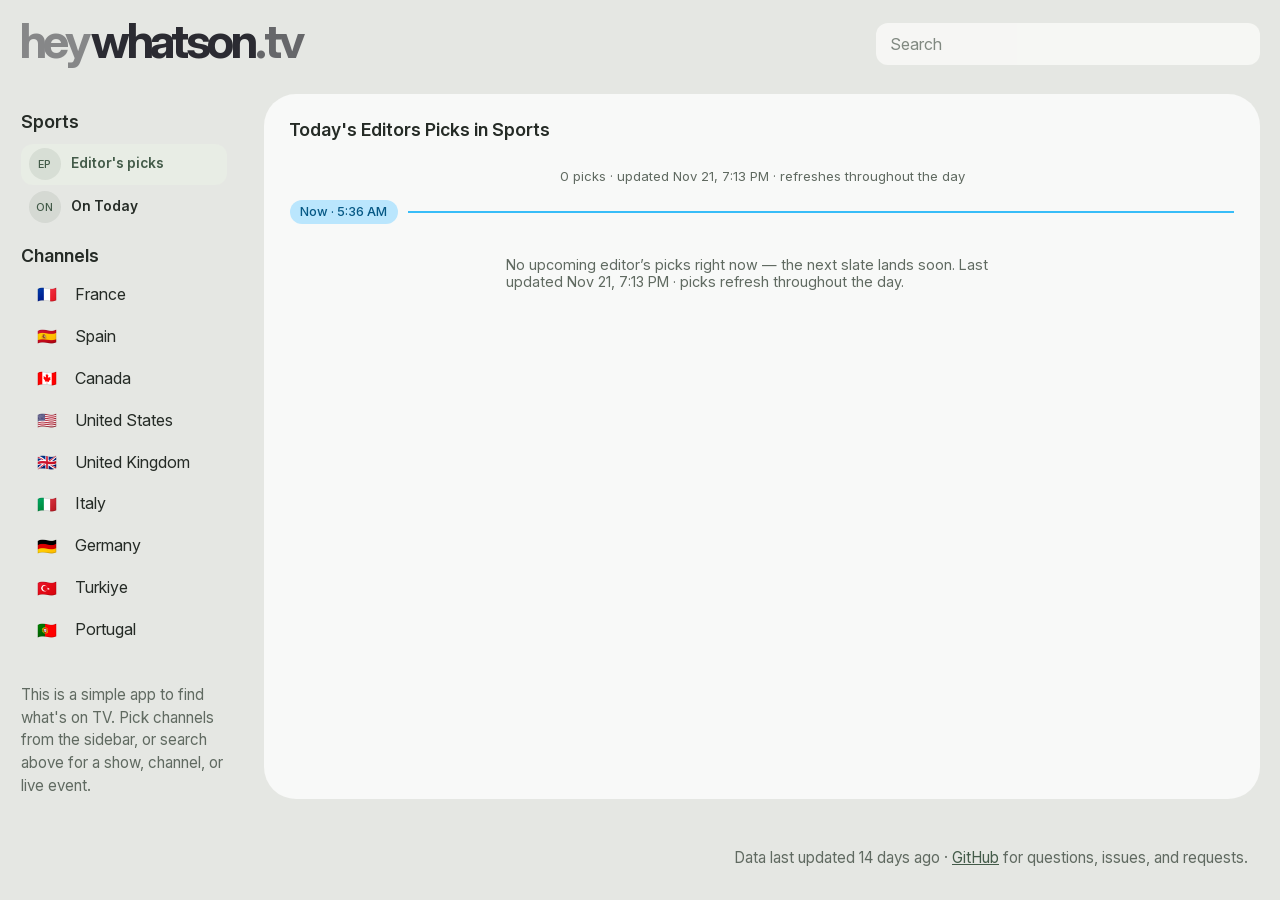
==== web/index.html @ 2e6dc4ca "bust styles.css cache so the no-horizontal-scroll fix arrives" ====
<!doctype html>
<html lang="en" data-theme="quiet-guide">
  <head>
    <meta charset="utf-8" />
    <meta name="viewport" content="width=device-width, initial-scale=1" />
    <title>heywhatson.tv -- easy, simple TV guide application to help you find what's on your favourite TV channels</title>
    <meta name="description"
      content="A static app for seeing what's on TV right now and in the next few hours. Stores data in your browser session, gets updated every 6 hours. Easy, quick, no authentication needed. Can be easily run locally. ">
    <link rel="preload" href="fonts/InterVariable.woff2" as="font" type="font/woff2" crossorigin />
    <link id="theme-link" rel="stylesheet" href="quiet-guide-theme.css?v=quiet-guide-default-v1" />
    <link rel="stylesheet" href="styles.css?v=editor-picks-grid-v3" />
  </head>
  <body data-mobile-view="guide">
    <header class="app-header">
      <button id="mobile-menu" class="mobile-menu-button" type="button" aria-controls="channel-picker" aria-expanded="true" aria-label="Hide channels">☰</button>
      <div class="brand-container">
        <h1 class="brand-logo" aria-label="Hey Whatson.tv">
          <span class="brand-logo-part brand-logo-hey">hey</span>
          <span class="brand-logo-part brand-logo-main">whatson</span><span class="brand-logo-part brand-logo-domain">.tv</span>
        </h1>
      </div>
      <div class="header-controls">
        <input id="channel-search" class="search header-search" type="search" placeholder="Search" autocomplete="off" />
        <button id="mobile-search" class="mobile-search-button" type="button" aria-controls="channel-search" aria-expanded="false" aria-label="Search">⌕</button>
      </div>
      <div class="status" id="status">Loading guide data…</div>
    </header>

    <main class="layout">
      <section id="channel-picker" class="panel picker-panel" aria-labelledby="picker-title">
        <nav class="programs-section" aria-labelledby="programs-title">
          <div class="panel-heading compact-heading">
            <h2 id="programs-title">Sports</h2>
          </div>
          <button id="editor-picks-toggle" class="program-button" type="button" aria-pressed="true" aria-controls="editor-picks"><span class="program-avatar" aria-hidden="true">EP</span> Editor's picks</button>
          <button id="live-sports-toggle" class="program-button" type="button" aria-pressed="false" aria-controls="search-results"><span class="program-avatar" aria-hidden="true">ON</span> On Today</button>
        </nav>

        <div class="panel-heading compact-heading channels-heading">
          <h2 id="picker-title"><button id="channels-view" type="button" aria-controls="guide">Channels</button></h2>
          <button id="clear-selection" class="secondary-button" type="button">Clear</button>
        </div>

        <div id="country-flags" class="country-flags" aria-label="Countries"></div>
        <div id="channel-list" class="channel-list"></div>
        <p class="sidebar-description">This is a simple app to find what's on TV. Pick channels from the sidebar, or search above for a show, channel, or live event.</p>
      </section>

      <section class="panel guide-panel" aria-labelledby="guide-title">
        <div class="guide-heading">
          <h2 id="guide-title" class="guide-title">Today's Editors Picks in Sports</h2>
          <div id="sport-filters" hidden></div>
        </div>
        <div id="search-results" class="search-results" hidden></div>
        <div id="guide" class="guide"><div class="empty-state">
        <!-- editor-picks:start -->
<section id="editor-picks" class="editor-picks" aria-label="Editor's Picks">
  <div id="editor-picks-list" class="show-results-list"><article class="editor-pick-result">
  <div class="editor-pick-heading">
    <time class="show-result-time" datetime="2026-09-14T18:30:00+00:00">Sep 14, 18:30 UTC</time>
    <strong class="show-result-title">Serie A: Internazionale vs Udinese</strong>
  </div>
  <div class="editor-pick-channels">TNT Sports 1 HD · Sport TV3 · FOX Sports · Canal ESPN 3 (México) · TNT Sports 1 · Sky Sport Calcio · S SPORT 2</div>
</article>
<article class="editor-pick-result">
  <div class="editor-pick-heading">
    <time class="show-result-time" datetime="2026-09-14T18:50:00+00:00">Sep 14, 18:50 UTC</time>
    <strong class="show-result-title">Premier League: Leeds United vs Newcastle United</strong>
  </div>
  <div class="editor-pick-channels">DAZN 1 · ESPN Brasil · CANAL+FOOT · Sky Sport Premier League · Sky Sports Main Event · Sky Sports Premier League</div>
</article>
<article class="editor-pick-result">
  <div class="editor-pick-heading">
    <time class="show-result-time" datetime="2026-09-14T18:50:00+00:00">Sep 14, 18:50 UTC</time>
    <strong class="show-result-title">LaLiga: Villarreal vs Real Betis</strong>
  </div>
  <div class="editor-pick-channels">DAZN 2 · Premier Sports 1 · Premier Sports 1 HD · Canal Sky Sports 16 · S SPORT</div>
</article>
<article class="editor-pick-result">
  <div class="editor-pick-heading">
    <time class="show-result-time" datetime="2026-09-14T22:30:00+00:00">Sep 14, 22:30 UTC</time>
    <strong class="show-result-title">MLB: Chicago White Sox at Cleveland Guardians</strong>
  </div>
  <div class="editor-pick-channels">TNT Sports 1 · TNT Sports 1 HD · RDS 2</div>
</article>
<article class="editor-pick-result">
  <div class="editor-pick-heading">
    <time class="show-result-time" datetime="2026-09-14T23:00:00+00:00">Sep 14, 23:00 UTC</time>
    <strong class="show-result-title">UFC Fight Night: Preliminary Card</strong>
  </div>
  <div class="editor-pick-channels">TVA Sports 2</div>
</article>
<article class="editor-pick-result">
  <div class="editor-pick-heading">
    <time class="show-result-time" datetime="2026-09-14T23:30:00+00:00">Sep 14, 23:30 UTC</time>
    <strong class="show-result-title">MLB: Atlanta Braves at Chicago Cubs</strong>
  </div>
  <div class="editor-pick-channels">TNT Sports 1 · MLB Network · Canal ESPN 3 (México)</div>
</article>
<article class="editor-pick-result">
  <div class="editor-pick-heading">
    <time class="show-result-time" datetime="2026-09-15T01:00:00+00:00">Sep 15, 01:00 UTC</time>
    <strong class="show-result-title">UFC Fight Night: Main Card</strong>
  </div>
  <div class="editor-pick-channels">TVA Sports 2</div>
</article>
<article class="editor-pick-result">
  <div class="editor-pick-heading">
    <time class="show-result-time" datetime="2026-09-15T09:00:00+00:00">Sep 15, 09:00 UTC</time>
    <strong class="show-result-title">European T20 Premier League: Amsterdam Flames vs Dublin Guardians</strong>
  </div>
  <div class="editor-pick-channels">TNT Sports 2 HD</div>
</article>
<article class="editor-pick-result">
  <div class="editor-pick-heading">
    <time class="show-result-time" datetime="2026-09-15T11:30:00+00:00">Sep 15, 11:30 UTC</time>
    <strong class="show-result-title">Giro d&#x27;Abruzzo: Stage 1</strong>
  </div>
  <div class="editor-pick-channels">TNT Sports 1 HD · Eurosport 1 · TNT Sports 1 · RAI Sport · EUROSPORT 1</div>
</article>
<article class="editor-pick-result">
  <div class="editor-pick-heading">
    <time class="show-result-time" datetime="2026-09-15T12:45:00+00:00">Sep 15, 12:45 UTC</time>
    <strong class="show-result-title">European T20 Premier League: Edinburgh Castle Rockers vs Rotterdam Dockers</strong>
  </div>
  <div class="editor-pick-channels">TNT Sports 2 HD</div>
</article></div>
</section>
<!-- editor-picks:end -->
        </div></div>
      </section>
    </main>

    <footer class="app-footer"><span id="data-updated">Loading guide data…</span> · <a href="https://github.com/pmusaraj/whatson" target="_blank" rel="noreferrer">GitHub</a> for questions, issues, and requests.</footer>

    <dialog id="program-dialog" class="program-dialog" aria-labelledby="program-dialog-title">
      <div id="program-dialog-content" class="program-dialog-content"></div>
      <form method="dialog">
        <button class="secondary-button program-dialog-close" type="submit">Close</button>
      </form>
    </dialog>

    <script src="app.js?v=editor-picks-grid-v2"></script>
  </body>
</html>
---- web/quiet-guide-theme.css ----
/* quiet-guide: opt-in surfaces only; layout stays in styles.css. */
@import url("exploration-theme.css?v=applied-1");
:root {
  --background: #e5e7e3;
  --surface: #f5f6f3;
  --surface-strong: #fcfcfa;
  --text: #252b26;
  --muted: #606a61;
  --border: #dce0d9;
  --accent: #435b49;
  --accent-soft: #e8ede5;
  --hover: #dce5d8;
  --on-accent: #ffffff;
  --panel-radius: 6px;
  --card-radius: 3px;
  --shadow: none;
}
.editor-picks .editor-pick-result, .live-sports-list .editor-pick-result { border-color: transparent; border-bottom-color: var(--border); }
.program-title, .show-result-title, .guide-channel-heading { font-weight: 600; }
.channel-name { font-weight: 500; }
---- web/styles.css ----
@font-face {
  font-family: Inter;
  src: url("fonts/InterVariable.woff2") format("woff2");
  font-style: normal;
  font-weight: 100 900;
  font-display: swap;
}

/* Layout and interaction rules only. Swap theme.css to try colors, fonts, borders, and corners. */
.programs-section {
  flex: 0 0 auto;
  margin-bottom: 0;
}
.programs-section .program-button {
  display: block;
  width: 100%;
  margin: 0 0 2px;
  padding: 0.26rem 0.5rem;
  text-align: left;
  cursor: pointer;
}
details.country-group { display: block; }
details.country-group > summary { padding: 0.26rem 0.5rem; cursor: pointer; list-style: none; }
details.country-group > summary::-webkit-details-marker { display: none; }
html body .country-flag-pill { display: inline-block; padding: 0.15rem 0.5rem; margin-right: 0.35rem; background: transparent; }
details.country-group .country-channels { padding-left: 0.65rem; }
body[data-editor-picks-open="true"][data-guide-empty="false"] .editor-picks { display: block; }
@media (max-width: 860px) {
  html:is([data-theme="soft-studio"], [data-theme="open-air"], [data-theme="quiet-guide"]) .mobile-menu-button { display: inline-flex !important; }
  html:is([data-theme="soft-studio"], [data-theme="open-air"], [data-theme="quiet-guide"]) body[data-mobile-view="guide"] .picker-panel { display: none; }
  html:is([data-theme="soft-studio"], [data-theme="open-air"], [data-theme="quiet-guide"]) body[data-mobile-view="guide"] .guide-panel { left: 0.4rem; }
}
:root {
  --time-column: 4.75rem;
}

* {
  box-sizing: border-box;
}

html {
  height: 100%;
}

body {
  display: flex;
  flex-direction: column;
  height: 100vh;
  height: 100dvh;
  margin: 0;
  min-height: 100vh;
  min-height: 100dvh;
  overflow: hidden;
}

.app-header {
  display: flex;
  flex-shrink: 0;
  justify-content: space-between;
  gap: 1.25rem;
  align-items: flex-end;
  width: 100%;
  max-width: 1480px;
  margin: 0 auto;
  padding: 1.1rem 1.25rem 0.8rem;
}

h1,
h2,
h3,
p {
  margin-top: 0;
}

h1 {
  margin-bottom: 0.15rem;
}

.brand-logo {
  display: flex;
  align-items: baseline;
  flex-wrap: wrap;
  column-gap: 0.08em;
  row-gap: 0;
  font-size: clamp(1.68rem, 3.7vw, 3.05rem);
  letter-spacing: -0.075em;
}

.brand-logo-part {
  display: inline-block;
}

.brand-logo-hey {
  opacity: 0.48;
}

.brand-logo-main {
  opacity: 0.94;
}

.brand-logo-domain {
  margin-left: -0.06em;
  opacity: 0.64;
}

h2 {
  margin-bottom: 0;
}

.lede {
  max-width: 42rem;
  margin-bottom: 0;
}

.status {
  display: none;
}

.mobile-menu-button,
.mobile-search-button {
  display: none;
  align-items: center;
  justify-content: center;
  width: 2.5rem;
  height: 2.5rem;
  border: 0;
  background: transparent;
  box-shadow: none;
  cursor: pointer;
}

.mobile-search-button {
  font-size: 2rem;
}

.header-controls {
  display: flex;
  gap: 0.65rem;
  align-items: center;
}

.theme-switcher {
  display: inline-flex;
  gap: 0.45rem;
  align-items: center;
}

.theme-select {
  min-width: 7.25rem;
  padding: 0.5rem 0.75rem;
  cursor: pointer;
}

.layout {
  display: grid;
  flex: 1 1 auto;
  grid-template-columns: minmax(14rem, 0.55fr) minmax(0, 2.45fr);
  grid-template-rows: minmax(0, 1fr);
  gap: 1.25rem;
  width: 100%;
  max-width: 1480px;
  min-height: 0;
  margin: 0 auto;
  padding: 0 1.25rem 1.25rem;
}

.panel {
  min-width: 0;
  min-height: 0;
}

.picker-panel,
.guide-panel {
  display: flex;
  flex-direction: column;
  padding: 1rem;
}

.picker-panel {
  overflow-x: hidden;
}

.guide-panel {
  overflow: hidden;
}

.panel-heading {
  display: flex;
  justify-content: space-between;
  gap: 1rem;
  align-items: center;
  margin-bottom: 1rem;
}

.compact-heading {
  margin-bottom: 0.75rem;
}

.country-flags {
  display: flex;
  flex: 0 0 auto;
  flex-wrap: wrap;
  gap: 0.2rem;
  height: calc((1.8rem * 2) + 0.2rem);
  margin-bottom: 0.85rem;
  overflow: hidden;
  border-radius: 0 !important;
}

.country-flags[hidden] {
  display: none !important;
  height: 0;
  margin-bottom: 0;
}

.country-flags *,
.flag-button {
  border-radius: 0 !important;
}

.flag-button {
  display: inline-flex;
  align-items: center;
  justify-content: center;
  min-width: 1.65rem;
  min-height: 1.65rem;
  cursor: pointer;
  padding: 0.12rem;
}

.search {
  width: 100%;
  margin-bottom: 1rem;
  padding: 0.7rem 0.85rem;
}

.header-search {
  width: min(24rem, 42vw);
  margin-bottom: 0;
}

.search-results {
  flex: 0 0 auto;
  max-height: min(18rem, 34vh);
  margin-bottom: 0.85rem;
  overflow: auto;
  padding: 0.8rem;
}

.editor-picks {
  flex: 0 0 auto;
  margin-bottom: 0.6rem;
}

body[data-guide-empty="false"] .editor-picks,
body[data-searching="true"] .editor-picks,
body[data-live-sports-open="true"] .editor-picks {
  display: none;
}

.empty-state .editor-picks {
  flex: 0 0 auto;
  overflow: visible;
  width: 100%;
  max-width: 48rem;
  margin: 1.5rem auto;
  text-align: left;
}

.editor-picks .show-results-list {
  padding-top: 0.65rem;
}

.editor-pick-result {
  display: grid;
  gap: 0.45rem;
  padding: 0.65rem;
  border: 1px solid var(--border);
}

.editor-picks-meta {
  margin: 0 0 0.35rem;
  color: var(--muted);
  font-size: 0.82rem;
}

.editor-pick-result[data-hero="true"] {
  border-left: 3px solid var(--accent);
  background: var(--surface-strong);
  padding: 0.85rem;
}

.editor-pick-result[data-hero="true"] .show-result-title {
  font-size: 1.15rem;
}

.editor-pick-status-row {
  display: flex;
  flex-wrap: wrap;
  align-items: center;
  gap: 0.4rem;
}

.editor-pick-status-row .show-result-time {
  color: var(--muted);
  font-size: 0.8rem;
  font-variant-numeric: tabular-nums;
}

.editor-pick-badge,
.editor-pick-league {
  font-size: 0.68rem;
  font-weight: 700;
  letter-spacing: 0.05em;
  text-transform: uppercase;
  padding: 0.1rem 0.5rem;
  border-radius: 999px;
  border: 1px solid var(--border);
  white-space: nowrap;
}

.editor-pick-badge-later {
  color: var(--muted);
}

.editor-pick-badge-soon {
  color: var(--accent);
  background: var(--accent-soft);
  border-color: var(--accent);
}

.editor-pick-badge-live {
  color: var(--live);
  background: var(--live-soft);
  border-color: var(--live);
}

.editor-pick-live-dot {
  display: inline-block;
  width: 0.45em;
  height: 0.45em;
  border-radius: 50%;
  background: var(--live);
  margin-right: 0.35em;
  animation: editor-pick-pulse 1.6s ease-in-out infinite;
}

@media (prefers-reduced-motion: reduce) {
  .editor-pick-live-dot {
    animation: none;
  }
}

@keyframes editor-pick-pulse {
  50% { opacity: 0.35; }
}

.editor-pick-league {
  color: var(--accent);
  background: var(--accent-soft);
  border-color: transparent;
}

.editor-pick-league-laliga { color: #8a4b00; background: #fdf0dc; }
.editor-pick-league-seriea { color: #1d4fa3; background: #e5eefc; }
.editor-pick-league-ligue1 { color: #7a1fa2; background: #f3e8fa; }
.editor-pick-league-buli { color: #a32323; background: #fcecec; }
.editor-pick-league-ucl { color: #4a2d8a; background: #ece5f8; }
.editor-pick-league-uel { color: #6b4e00; background: #f7ecd0; }
.editor-pick-league-f1 { color: #4a2d8a; background: #ece5f8; }
.editor-pick-league-motogp { color: #0e6e8c; background: #e2f2f7; }
.editor-pick-league-nfl { color: #1f3a5f; background: #e6edf5; }
.editor-pick-league-nba { color: #7a3b00; background: #fbeedd; }
.editor-pick-league-nhl { color: #0f5b63; background: #e2f1f2; }
.editor-pick-league-mlb { color: #28418f; background: #e8edfb; }
.editor-pick-league-mls { color: #0b5cab; background: #e3effa; }
.editor-pick-league-ufc { color: #8c1d1d; background: #fae7e7; }

.editor-pick-country-group {
  display: inline-flex;
  align-items: center;
  gap: 0.25rem;
}

.editor-pick-flag {
  font-size: 0.8rem;
}

.editor-pick-heading {
  display: grid;
  grid-template-columns: auto minmax(0, 1fr);
  gap: 0.7rem;
  align-items: baseline;
}

.editor-pick-more > summary {
  margin: 0;
  padding: 0.15rem 0.3rem;
  font-size: 0.75rem;
}

.editor-pick-more[open] {
  flex-basis: 100%;
}

.editor-pick-heading .show-result-time,
.editor-pick-heading .show-result-title {
  overflow: visible;
  white-space: normal;
}

.editor-pick-channels {
  display: flex;
  flex-wrap: wrap;
  gap: 0.3rem;
  padding-left: 5.7rem;
}

.editor-pick-channel {
  padding: 0.15rem 0.45rem;
  border-radius: 999px;
  cursor: pointer;
  font-size: 0.75rem;
  font-family: inherit;
  line-height: 1.5;
}

.editor-pick-channel:hover,
.editor-pick-channel:focus-visible {
  border-color: currentColor;
}

body[data-live-sports-open="true"] .search-results {
  flex-basis: 56%;
  max-height: 56%;
}


.search-results-heading {
  display: flex;
  justify-content: space-between;
  gap: 1rem;
  align-items: baseline;
  margin-bottom: 0.65rem;
}

.search-results-heading h2 {
  min-width: 0;
  overflow: hidden;
  text-overflow: ellipsis;
  white-space: nowrap;
}

.sport-filter-bar {
  display: flex;
  flex-wrap: nowrap;
  gap: 0.35rem;
  margin: 0;
}

.sport-filter-button {
  display: inline-flex;
  align-items: center;
  justify-content: center;
  width: 2rem;
  height: 2rem;
  padding: 0;
  cursor: pointer;
}

.show-results-list {
  display: grid;
  gap: 0.35rem;
}

.show-result {
  display: grid;
  grid-template-columns: 9.5rem minmax(0, 1fr) minmax(8rem, 0.6fr);
  gap: 0.7rem;
  align-items: center;
  width: 100%;
  min-width: 0;
  padding: 0.5rem 0.65rem;
  cursor: pointer;
  text-align: left;
}

.show-result-title,
.show-result-meta,
.show-result-time {
  min-width: 0;
  overflow: hidden;
  text-overflow: ellipsis;
  white-space: nowrap;
}

.sport-chip {
  display: inline-flex;
  flex: 0 0 auto;
  align-items: center;
  max-width: 12rem;
  overflow: hidden;
  padding: 0.1rem 0.35rem;
  text-overflow: ellipsis;
  white-space: nowrap;
}

.channel-list {
  display: grid;
  align-content: start;
  grid-auto-rows: max-content;
  flex: 1 1 auto;
  gap: 0.55rem;
  min-width: 0;
  min-height: 0;
  overflow-x: hidden;
  overflow-y: auto;
  padding-right: 0;
  border-radius: 0 !important;
}

.channel-list *,
.channel-choice,
.country-group h3,
.country-channels {
  border-radius: 0 !important;
}

.country-group {
  display: grid;
  min-width: 0;
  gap: 0.35rem;
}

.country-group h3 {
  position: sticky;
  top: 0;
  z-index: 1;
  display: flex;
  margin: 0;
  padding: 0.42rem 0.5rem;
}

.country-channels {
  display: grid;
  min-width: 0;
  gap: 0.22rem;
}

.channel-choice {
  display: block;
  width: 100%;
  min-width: 0;
  padding: 0.168rem 0.5rem;
  cursor: pointer;
  text-align: left;
}

.search-channel-choice {
  display: flex;
  align-items: center;
  gap: 0.45rem;
}

.channel-flag {
  flex: 0 0 auto;
  line-height: 1;
}

.channel-choice:disabled {
  opacity: 0.52;
  cursor: not-allowed;
}

.channel-name {
  display: block;
  min-width: 0;
  overflow: hidden;
  text-overflow: ellipsis;
  white-space: nowrap;
}

.logo {
  width: 2.25rem;
  height: 2.25rem;
  object-fit: contain;
  border-radius: 0 !important;
}

.secondary-button {
  padding: 0.55rem 0.85rem;
  cursor: pointer;
}

.guide {
  display: flex;
  flex: 1 1 auto;
  flex-direction: column;
  min-height: 0;
}

.empty-state {
  display: flex;
  flex: 1 1 auto;
  flex-direction: column;
  justify-content: flex-start;
  min-height: 0;
  overflow: auto;
  padding: 2rem;
  text-align: center;
}

.empty-state p {
  flex-shrink: 0;
  max-width: 34rem;
  margin: 0 auto;
}

.empty-state-notes {
  margin-top: auto !important;
  font-size: 0.78rem;
  line-height: 1.4;
  opacity: 0.65;
}

.guide-meta {
  flex-shrink: 0;
  margin-bottom: 0.65rem;
}

.schedule-wrap {
  flex: 1 1 auto;
  min-height: 0;
  overflow: auto;
}

.schedule-header {
  position: sticky;
  top: 0;
  z-index: 4;
  display: grid;
  grid-template-columns: var(--time-column) repeat(
        var(--guide-columns),
        minmax(13rem, 1fr)
      );
  min-width: calc(var(--time-column) + var(--guide-columns) * 13rem);
}

.time-header,
.guide-channel-heading {
  min-height: 3.15rem;
  padding: 0.45rem 0.55rem;
}

.guide-channel-heading {
  display: flex;
  gap: 0.45rem;
  align-items: center;
  min-width: 0;
}

.guide-channel-flag {
  flex: 0 0 auto;
}

.guide-channel-name {
  flex: 1 1 auto;
  min-width: 0;
  overflow: hidden;
  text-overflow: ellipsis;
  white-space: nowrap;
}

.remove-channel-button {
  display: inline-grid;
  flex: 0 0 auto;
  width: 1.6rem;
  height: 1.6rem;
  place-items: center;
  cursor: pointer;
}

.schedule-body {
  position: relative;
  min-width: calc(var(--time-column) + var(--guide-columns) * 13rem);
}

.time-axis {
  position: absolute;
  inset: 0 auto 0 0;
  width: var(--time-column);
  z-index: 2;
}

.time-label {
  position: absolute;
  right: 0.65rem;
  transform: translateY(-0.65rem);
}

.time-grid {
  position: absolute;
  inset: 0 0 0 var(--time-column);
  z-index: 0;
  pointer-events: none;
}

.time-grid span {
  position: absolute;
  left: 0;
  right: 0;
}

.schedule-columns {
  position: absolute;
  inset: 0 0 0 var(--time-column);
  z-index: 1;
  display: grid;
  grid-template-columns: repeat(var(--guide-columns), minmax(13rem, 1fr));
}

.schedule-column {
  position: relative;
}

.current-time-line {
  position: absolute;
  left: var(--time-column);
  right: 0;
  z-index: 3;
  pointer-events: none;
}

.current-time-line span {
  position: absolute;
  left: 0.35rem;
  top: -0.78rem;
  padding: 0.12rem 0.4rem;
}

.program-block {
  position: absolute;
  left: 0.4rem;
  right: 0.4rem;
  overflow: hidden;
  padding: 0.65rem;
  cursor: pointer;
}

.program-time {
  margin-bottom: 0.28rem;
}

.program-title {
  margin-bottom: 0.35rem;
}

.program-subtitle {
  margin-bottom: 0.45rem;
}

.program-tags {
  display: flex;
  flex-wrap: wrap;
  gap: 0.28rem;
  margin-bottom: 0.45rem;
}

.program-tags span {
  padding: 0.16rem 0.42rem;
}

.program-description {
  margin-top: 0.25rem;
  margin-bottom: 0;
}

.program-description summary {
  cursor: pointer;
}

.program-description p {
  margin: 0.4rem 0 0;
}

.program-dialog {
  width: min(42rem, calc(100vw - 2rem));
  max-height: min(42rem, calc(100dvh - 2rem));
  overflow: auto;
  padding: 0;
}

.program-dialog-content {
  padding: 1.25rem 1.25rem 0;
}

.program-dialog-image {
  display: block;
  width: 100%;
  aspect-ratio: 16 / 9;
  max-height: 16rem;
  margin-bottom: 1rem;
  object-fit: cover;
}

.program-dialog-kicker {
  margin-bottom: 0.45rem;
}

.program-dialog h2 {
  margin-bottom: 0.35rem;
}

.program-dialog-subtitle {
  margin-bottom: 0.8rem;
}

.program-dialog-tags {
  margin-bottom: 1rem;
}

.program-detail-list {
  display: grid;
  gap: 0.55rem;
  margin: 0 0 1rem;
}

.program-detail-row {
  display: grid;
  grid-template-columns: 7rem minmax(0, 1fr);
  gap: 0.75rem;
}

.program-detail-row dt,
.program-detail-row dd {
  margin: 0;
}

.program-dialog-description {
  margin-bottom: 0;
}

.program-dialog form {
  display: flex;
  justify-content: flex-end;
  padding: 1rem 1.25rem 1.25rem;
}

.empty-program {
  padding: 1rem;
}

@media (max-width: 860px) {.app-header {
  display: flex;
  align-items: center;
  justify-content: space-between;
  gap: 0.55rem;
  padding: 0.55rem 0.55rem 0.42rem;
}

.header-controls {
  gap: 0.45rem;
}

.header-search {
  width: min(18rem, calc(100vw - 7.5rem));
  padding: 0.55rem 0.7rem;
}

body:not([data-search-open="true"]) .header-search {
  position: absolute;
  width: 1px;
  height: 1px;
  margin: -1px;
  overflow: hidden;
  clip: rect(0 0 0 0);
  clip-path: inset(50%);
}

body[data-search-open="true"] .header-controls {
  flex: 1 1 auto;
}

body[data-search-open="true"] .header-search {
  flex: 1 1 auto;
  width: auto;
  min-width: 0;
}

body[data-search-open="true"] .brand-container {
  display: none;
}

.mobile-search-button {
  display: inline-flex;
  border: 0 !important;
  background: transparent !important;
  box-shadow: none !important;
  backdrop-filter: none !important;
  -webkit-backdrop-filter: none !important;
  color: inherit !important;
  font-size: 2rem !important;
  font-weight: 600;
  outline: 0 !important;
}

.mobile-menu-button {
  display: inline-flex !important;
}

.mobile-search-button:hover,
.mobile-search-button:focus-visible,
.mobile-search-button[aria-expanded="true"] {
  border: 0 !important;
  background: transparent !important;
  box-shadow: none !important;
  color: inherit !important;
  outline: 0 !important;
}

body[data-searching="true"] .picker-panel {
  display: none;
}

body[data-searching="true"] .guide-panel {
  left: 0.4rem !important;
}

.lede,
  .status {
  display: none;
}

.layout {
  position: relative;
  display: block;
  height: 100%;
  padding: 0 0.4rem 0.4rem;
  touch-action: pan-y;
}

.picker-panel,
  .guide-panel {
  position: absolute;
  top: 0.05rem;
  bottom: 0.4rem;
  padding: 0.65rem;
  transition:
        left 220ms ease,
        width 220ms ease,
        opacity 160ms ease;
}

.picker-panel {
  left: 0.4rem;
  z-index: 5;
  overflow: hidden;
  cursor: pointer;
}

.guide-panel {
  padding-inline: 0;
  right: 0.4rem;
  opacity: 1;
  pointer-events: auto;
}

.empty-state {
  padding-inline: 0;
}

body[data-mobile-view="guide"] .picker-panel {
  width: calc(10vw - 0.4rem);
  padding-inline: 0;
}

body[data-mobile-view="guide"] .guide-panel {
  left: calc(10vw + 0.45rem);
}

body[data-mobile-view="guide"] .picker-panel > * {
  opacity: 0;
  pointer-events: none;
  transition: opacity 80ms ease;
}

body[data-mobile-view="picker"] .picker-panel {
  width: min(50vw, 22rem);
  cursor: default;
}

body[data-mobile-view="picker"] .guide-panel {
  left: calc(min(50vw, 22rem) + 0.55rem);
}

body[data-mobile-view="picker"] .picker-panel > * {
  opacity: 1;
  transition: opacity 120ms ease 90ms;
}

.schedule-wrap {
  --time-column: 0rem;
}

.time-header {
  width: 0;
  min-height: 0;
  padding: 0;
  overflow: hidden;
  visibility: hidden;
}

.time-axis {
  display: none;
}

.current-time-line span {
  display: none;
}

.search-results {
  max-height: 38vh;
}

body[data-live-sports-open="true"] .search-results {
  flex: 1 1 auto;
  max-height: none;
  min-height: 0;
  margin-bottom: 0;
}

body[data-live-sports-open="true"] .guide {
  display: none;
}

.show-result {
  grid-template-columns: 1fr;
  gap: 0.18rem;
}

.channel-list {
  max-height: none;
}


}


/* Shared controls and viewport frame across all themes. */
html body :is(button, input, select, [role="tab"], .country-group > summary) {
  border: 0 !important;
  border-radius: 0.75rem !important;
  box-shadow: none;
}
.header-search { opacity: 0.75; transition: opacity 150ms ease; }
.header-search:focus { opacity: 1; }
.app-header, .layout, .app-footer { max-width: none; width: 100%; }
.app-footer {
  flex: 0 0 auto;
  margin: 0;
  padding: 0 1.25rem 0.75rem;
  color: var(--muted);
  font-size: 0.85rem;
  line-height: 1.4;
}
.app-footer { padding-block: 0.65rem; font-size: 0.78rem; }
.layout { padding-bottom: 0; }
.guide-title { flex: 0 0 auto; margin: 0 0 1rem; }
.empty-state { padding: 0; }
.empty-state .editor-picks { max-width: none; margin: 0; }
body[data-live-sports-open="true"] .search-results,
body[data-searching="true"] .search-results {
  flex: 1 1 auto;
  max-height: none;
  margin-bottom: 0;
}
body[data-live-sports-open="true"] .guide,
body[data-searching="true"] .guide { display: none; }
@media (max-width: 860px) {
  .app-footer { padding-inline: 0.55rem; }
  .guide-title { padding-inline: 0.65rem; }
}

/* Sidebar rows share a single hover and active treatment. */
html body .picker-panel :is(.program-button, .channel-choice, .country-group > summary):is(:hover, [aria-pressed="true"], [aria-expanded="true"]),
html body .picker-panel .country-group[open] > summary {
  background: var(--accent-soft);
  color: var(--accent);
  box-shadow: none;
}
body[data-live-sports-open="true"] .search-results {
  padding: 0;
  background: transparent;
  border: 0;
  box-shadow: none;
}
.live-sports-list { padding-top: 0.65rem; }

html body {
  font-family: Inter, "SF Pro Display", "Helvetica Neue", system-ui, sans-serif;
}
html body :is(.program-block, .show-result, .editor-pick-result):hover {
  border-color: transparent !important;
  box-shadow: none !important;
}

html body :is(h2, h3, strong, b) { font-weight: 600; }
html body :is(.show-result-time, .show-result-meta, .editor-pick-channel, .program-tags span) { font-weight: 500; }

html body .program-button { outline: none !important; }
html body .program-button:focus-visible {
  background: var(--accent-soft);
  color: var(--accent);
  text-decoration: underline;
  text-underline-offset: 0.2em;
}
.program-avatar {
  display: inline-flex;
  align-items: center;
  justify-content: center;
  width: 2rem;
  height: 2rem;
  margin-right: 0.45rem;
  border-radius: 999px !important;
  background: color-mix(in srgb, var(--accent) 10%, transparent);
  color: var(--accent);
  font-size: 0.68rem;
  font-weight: 500;
  letter-spacing: 0.04em;
  vertical-align: middle;
}
html body :is(.editor-picks, .live-sports-list) { font-size: 1.05rem; }
html body :is(.editor-picks, .live-sports-list) .show-result-title { font-size: 1.05rem; line-height: 1.5; }
html body :is(.editor-picks, .live-sports-list) .show-result-time { font-size: 0.9rem; }
html body :is(.editor-picks, .live-sports-list) .editor-pick-channel { font-size: 0.85rem; }

body[data-editor-picks-open="false"] .editor-picks { display: none; }

/* Time marker separates already-started events from upcoming events. */
.event-now-indicator {
  display: flex;
  align-items: center;
  gap: 0.65rem;
  margin: 0.65rem 0;
  color: #075985;
  font-size: 0.8rem;
  font-weight: 500;
}
.event-now-indicator time {
  flex: 0 0 auto;
  padding: 0.3rem 0.65rem;
  border-radius: 999px !important;
  background: #bae6fd;
  font-variant-numeric: tabular-nums;
}
.event-now-indicator::after {
  content: "";
  flex: 1;
  height: 2px;
  background: #38bdf8;
}

html body .event-title {
  padding: 0;
  background: transparent;
  color: inherit;
  font: inherit;
  font-weight: 600;
  text-align: left;
  cursor: pointer;
}
html body .event-title:hover { text-decoration: underline; text-underline-offset: 0.2em; }
html body .current-time-line { border-top: 2px solid #38bdf8; }
html body .current-time-line span {
  display: block;
  padding: 0.3rem 0.65rem;
  border-radius: 999px !important;
  background: #bae6fd;
  color: #075985;
  box-shadow: none;
  font-size: 0.8rem;
  font-weight: 500;
  font-variant-numeric: tabular-nums;
}

.guide-heading {
  display: flex;
  flex: 0 0 auto;
  align-items: center;
  gap: 0.75rem;
  margin-bottom: 1rem;
}
.guide-heading .guide-title { margin: 0; }
#sport-filters {
  min-width: 0;
  margin-left: auto;
  overflow-x: auto;
  scrollbar-width: thin;
}
#sport-filters .sport-filter-bar { width: max-content; margin-left: auto; }
html body #sport-filters .sport-filter-button {
  flex: 0 0 auto;
  border: 0;
  background: color-mix(in srgb, var(--accent) 10%, var(--surface-strong));
  color: var(--text);
  box-shadow: none;
  opacity: 1;
}
html body #sport-filters .sport-filter-button:not(.enabled) { opacity: 0.6; }
@media (max-width: 860px) {
  .guide-heading { padding-right: 0.65rem; }
  .guide-heading .guide-title { flex-shrink: 0; }
}

.live-sports-list .event-time-group {
  display: grid;
  grid-template-columns: repeat(auto-fit, minmax(min(100%, 20rem), 1fr));
  align-items: start;
  gap: 0.75rem;
}
.event-time-group .editor-pick-result { min-width: 0; padding: 0; }
.event-time-group .event-title { overflow-wrap: anywhere; }
@media (max-width: 600px) {
  .live-sports-list .event-time-group { grid-template-columns: minmax(0, 1fr); }
}

.event-time-slot {
  display: grid;
  grid-template-columns: 5rem minmax(0, 1fr);
  gap: 0.7rem;
  align-items: first baseline;
  padding: 0.65rem;
}
html body .event-time-heading {
  margin: 0;
  padding: 0;
  font-weight: 500;
  color: var(--muted);
  font-size: 0.9rem;
  font-variant-numeric: tabular-nums;
}
.event-time-group .editor-pick-heading { grid-template-columns: minmax(0, 1fr); }
.event-time-group .editor-pick-channels { padding-left: 0; }

.picker-panel .secondary-button { padding-block: 0.22rem; }
.picker-panel .flag-button { padding-block: 0.048rem; }

.editor-picks .editor-pick-heading:has(.editor-pick-sport) {
  grid-template-columns: 1.5rem minmax(0, 1fr);
}
.editor-pick-sport { text-align: center; }
.editor-picks .editor-pick-channels { padding-left: 2.2rem; }

.layout { padding-block: 1rem; }
html body .guide-panel {
  border-radius: 2rem !important;
  background: rgb(255 255 255 / 75%);
  padding: 1.5rem;
}
html body .guide-panel :is(.empty-state, .schedule-wrap, .search-results) {
  background: transparent;
  box-shadow: none;
}
.app-footer {
  padding: 2rem;
  text-align: right;
}
@media (max-width: 860px) {
  .layout { padding-block: 0.35rem; }
  .layout > .panel { top: 0.35rem; bottom: 0.35rem; }
  html body .guide-panel { padding: 1rem; border-radius: 1rem !important; }
  .app-footer { display: none; }
}

.sidebar-description { display: none; }
@media (min-width: 861px) {
  .picker-panel { padding-bottom: 0; }
  .sidebar-description {
    display: block;
    flex: 0 0 auto;
    margin: 0;
    padding-top: 1.25rem;
    color: var(--muted);
    font-size: 0.8rem;
    line-height: 1.5;
  }
  .picker-panel:has(details.country-group[open], section.country-group, .search-channel-choice) .sidebar-description {
    display: none;
  }
}

html body #sport-filters .sport-filter-button { outline: none !important; }
html body #sport-filters .sport-filter-button:focus-visible {
  background: color-mix(in srgb, var(--accent) 22%, var(--surface-strong));
}
.app-footer, .sidebar-description { font-size: 0.95rem; }

@media (max-width: 860px) {
  .brand-container { flex: 1 1 auto; min-width: 0; }
  .brand-logo { flex-wrap: nowrap; }
  .header-controls { flex-shrink: 0; }
  .mobile-menu-button, .mobile-search-button {
    flex: 0 0 3.25rem;
    width: 3.25rem;
    height: 3.25rem;
  }
  .mobile-menu-button { font-size: 1.75rem; }
  .mobile-search-button { font-size: 2.6rem !important; }
}

@media (max-width: 860px) {
  .editor-picks .editor-pick-heading { grid-template-columns: minmax(0, 1fr); }
  .editor-picks .editor-pick-heading:has(.editor-pick-sport) {
    grid-template-columns: auto minmax(0, 1fr);
  }
  .editor-picks .show-result-time { grid-column: 1; }
  .editor-picks .editor-pick-sport { grid-column: 2; grid-row: 1; justify-self: start; }
  .editor-picks .event-title { grid-column: 1 / -1; }
  .editor-picks .editor-pick-channels { padding-left: 0; }
  .live-sports-list .event-time-slot {
    grid-template-columns: minmax(0, 1fr);
    align-items: start;
  }
}

.event-time-sports { display: none; }
@media (max-width: 860px) {
  .event-time-sports { display: inline; margin-left: 0.7rem; }
  .live-sports-list .event-sport-icon { display: none; }
}

/* Channel actions align directly with the surrounding text. */
html body :is(.channel-choice, .editor-pick-channel) {
  padding: 0;
  border: 0 !important;
  border-radius: 0 !important;
  background: transparent !important;
  box-shadow: none !important;
}
html body .channel-choice { color: var(--text) !important; }
html body :is(.channel-choice.selected, .editor-pick-channel) { color: var(--accent) !important; }
html body :is(.channel-choice, .editor-pick-channel):enabled:hover { opacity: 0.7; }

html body .program-dialog::backdrop { background: rgb(250 248 244 / 85%); }
.guide-channel-logo { display: none; }
.guide-channel-label {
  display: flex;
  align-items: center;
  gap: 0.45rem;
  width: 100%;
  min-width: 0;
}
@media (min-width: 861px) {
  .guide-channel-heading { flex-direction: column; align-items: stretch; }
  .guide-channel-logo {
    display: flex;
    align-items: center;
    justify-content: flex-start;
    flex: 0 0 25px;
    height: 25px;
    overflow: hidden;
  }
  .guide-channel-logo .logo {
    width: auto;
    height: auto;
    max-width: 100%;
    max-height: 25px;
    object-fit: contain;
    background: transparent;
  }
}

.picker-panel .channel-choice .channel-name { padding: 0.25rem; }

.channels-heading { margin-top: 1rem; }
#channels-view {
  padding: 0;
  background: transparent;
  color: inherit;
  font: inherit;
  cursor: pointer;
}
#channels-view:hover { opacity: 0.7; }

html body .picker-panel { padding-left: 0; }

html body :is(.schedule-wrap, .schedule-header, .time-header, .time-axis, .guide-channel-heading) {
  background: transparent;
  box-shadow: none;
  backdrop-filter: none;
  -webkit-backdrop-filter: none;
}

@media (max-width: 860px) {
  html body[data-editor-picks-open="true"] .guide-panel { padding: 0.75rem; }
  body[data-editor-picks-open="true"] .guide-heading { padding: 0; margin-bottom: 0.5rem; }
  body[data-editor-picks-open="true"] .guide-title { padding-inline: 0.25rem; }
  .editor-picks .show-results-list { padding-top: 0.25rem; }
  .editor-picks .editor-pick-result { padding: 0.35rem 0.25rem; gap: 0.3rem; }
  .editor-picks .editor-pick-heading { row-gap: 0.35rem; }
  .editor-picks .event-now-indicator { margin-block: 0.35rem; }
  .editor-picks .event-now-indicator time { padding: 0.2rem 0.45rem; }
}

@media (min-width: 861px) {
  html[data-theme="classic-v1"] body .picker-panel { padding: 1rem; }
}
@media (max-width: 860px) {
  html[data-theme="classic-v1"] body[data-mobile-view="picker"] .picker-panel { padding: 1rem; }
}

/* Expanded channel links align with the event title. */
.editor-picks .editor-pick-more .editor-pick-channels { padding-left: 0; }

.editor-pick-grid {
  border: 1px solid var(--border);
  background: var(--surface-strong);
  padding: 0.7rem 0.8rem;
  margin-bottom: 0.6rem;
}

.editor-pick-grid-head {
  display: flex;
  flex-wrap: wrap;
  align-items: baseline;
  gap: 0.5rem;
  margin-bottom: 0.5rem;
}

.editor-pick-grid-title {
  font-weight: 700;
  font-size: 0.95rem;
}

.editor-pick-grid-window {
  color: var(--muted);
  font-size: 0.8rem;
  font-variant-numeric: tabular-nums;
}

.editor-pick-grid-scroll { overflow-x: auto; }

.editor-pick-grid-inner { position: relative; min-width: 620px; }

.editor-pick-grid-ticks { position: relative; height: 1.4rem; }

.editor-pick-grid-tick {
  position: absolute;
  top: 0;
  font-size: 0.7rem;
  color: var(--muted);
  font-variant-numeric: tabular-nums;
  border-left: 1px solid var(--border);
  padding-left: 0.3rem;
  white-space: nowrap;
}

.editor-pick-grid-lane {
  position: relative;
  min-height: 4.2rem;
  border-top: 1px dashed var(--border);
}

.editor-pick-grid-lane:last-child { border-bottom: 1px dashed var(--border); }

.editor-pick-grid-line {
  position: absolute;
  top: 0;
  bottom: 0;
  width: 1px;
  background: var(--border);
  opacity: 0.55;
  pointer-events: none;
}

.editor-pick-grid-block {
  position: absolute;
  top: 0.3rem;
  bottom: 0.3rem;
  min-width: 3.5rem;
  display: grid;
  align-content: start;
  gap: 0.1rem;
  text-align: left;
  font: inherit;
  color: var(--text);
  background: var(--surface);
  border: 1px solid var(--border);
  border-left: 4px solid var(--accent);
  padding: 0.35rem 0.6rem 0.35rem 0.75rem;
  overflow: hidden;
  cursor: pointer;
}

.editor-pick-grid-block:hover { box-shadow: 0 2px 8px rgb(44 36 24 / 10%); z-index: 3; }
.editor-pick-grid-block:hover,
.editor-pick-grid-block:hover .editor-pick-grid-block-title { text-decoration: none; }

.editor-pick-grid-block.live { background: #fffdf6; border-color: #e5cfa8; }

.editor-pick-grid-block.league-pl { border-left-color: #126e5a; }
.editor-pick-grid-block.league-laliga { border-left-color: #b26a00; }
.editor-pick-grid-block.league-seriea { border-left-color: #1d4fa3; }
.editor-pick-grid-block.league-ligue1 { border-left-color: #7a1fa2; }
.editor-pick-grid-block.league-buli { border-left-color: #a32323; }
.editor-pick-grid-block.league-ucl { border-left-color: #4a2d8a; }
.editor-pick-grid-block.league-uel { border-left-color: #6b4e00; }
.editor-pick-grid-block.league-f1 { border-left-color: #4a2d8a; }
.editor-pick-grid-block.league-motogp { border-left-color: #0e6e8c; }
.editor-pick-grid-block.league-nfl { border-left-color: #1f3a5f; }
.editor-pick-grid-block.league-nba { border-left-color: #7a3b00; }
.editor-pick-grid-block.league-nhl { border-left-color: #0f5b63; }
.editor-pick-grid-block.league-mlb { border-left-color: #28418f; }
.editor-pick-grid-block.league-mls { border-left-color: #0b5cab; }
.editor-pick-grid-block.league-ufc { border-left-color: #8c1d1d; }

.editor-pick-grid-block.live { border-left-color: var(--live); }

.editor-pick-grid-block-league {
  font-size: 0.66rem;
  font-weight: 700;
  letter-spacing: 0.05em;
  text-transform: uppercase;
  white-space: nowrap;
}

.editor-pick-grid-block-title {
  display: block;
  padding: 5px;
  font-size: 0.82rem;
  font-weight: 650;
  line-height: 1.25;
  white-space: nowrap;
  overflow: hidden;
  text-overflow: ellipsis;
}

.editor-pick-grid-block-meta {
  font-size: 0.7rem;
  color: var(--muted);
  white-space: nowrap;
  font-variant-numeric: tabular-nums;
}

.editor-pick-grid-now {
  position: absolute;
  top: 0;
  bottom: 0;
  width: 2px;
  background: var(--now-line);
  z-index: 2;
  pointer-events: none;
}

.editor-pick-grid-now-tag {
  position: absolute;
  top: 0;
  left: 4px;
  font-size: 0.68rem;
  font-weight: 700;
  color: #fff;
  background: var(--now-line);
  padding: 0.05rem 0.4rem;
  border-radius: 999px;
  white-space: nowrap;
}

.editor-pick-grid-overflow {
  display: flex;
  flex-wrap: wrap;
  align-items: center;
  gap: 0.3rem;
  padding: 0.4rem 0;
  min-height: 0;
}

.editor-pick-grid-overflow-label {
  font-size: 0.72rem;
  font-weight: 700;
  color: var(--muted);
  text-transform: uppercase;
  letter-spacing: 0.05em;
}

.editor-pick-grid-chip {
  font: inherit;
  font-size: 0.72rem;
  padding: 0.2rem 0.6rem;
  border-radius: 999px;
  border: 1px solid var(--border);
  background: var(--surface);
  color: var(--text);
  cursor: pointer;
  max-width: 16rem;
  white-space: nowrap;
  overflow: hidden;
  text-overflow: ellipsis;
}

.editor-pick-grid-foot {
  display: flex;
  flex-wrap: wrap;
  gap: 0.5rem;
  align-items: center;
  margin-top: 0.55rem;
  color: var(--muted);
  font-size: 0.8rem;
}

.editor-pick-grid-more { margin-left: auto; font-weight: 650; color: var(--accent); }

.program-dialog-also { margin-top: 0.8rem; }
.program-dialog-also-title {
  font-size: 0.75rem;
  font-weight: 700;
  text-transform: uppercase;
  letter-spacing: 0.06em;
  color: var(--muted);
  margin: 0 0 0.4rem;
}
.program-dialog-also-list { display: flex; flex-wrap: wrap; gap: 0.3rem; }
.program-dialog-channel {
  font: inherit;
  font-size: 0.78rem;
  padding: 0.2rem 0.6rem;
  border-radius: 999px;
  border: 1px solid var(--border);
  background: var(--surface);
  color: var(--text);
  cursor: pointer;
}
.program-dialog-channel.current { opacity: 0.55; cursor: default; }

.editor-pick-day-group {
  background: var(--surface-strong);
  border: 1px solid var(--border);
  border-radius: 1rem;
  overflow: hidden;
  margin-bottom: 0.6rem;
}

.editor-pick-day-head {
  padding: 0.6rem 0.9rem;
  font-weight: 800;
  font-size: 0.8rem;
  letter-spacing: 0.08em;
  text-transform: uppercase;
  color: var(--muted);
  border-bottom: 1px solid var(--border);
  background: var(--surface);
  display: flex;
  gap: 0.5rem;
  align-items: baseline;
}

.editor-pick-day-count { font-weight: 500; text-transform: none; letter-spacing: 0; }

.editor-pick-day-group .editor-pick-result {
  border: 0;
  border-radius: 0;
  background: transparent;
  padding: 0.7rem 0.9rem;
}

.editor-pick-day-group .editor-pick-result + .editor-pick-result { border-top: 1px solid var(--border); }

.editor-pick-fixture {
  display: grid;
  grid-template-columns: minmax(0, 1fr) auto;
  gap: 0 0.8rem;
  align-items: center;
  margin-top: 0.45rem;
}

.editor-pick-teams { display: grid; grid-template-columns: minmax(0, 1fr); gap: 0.45rem; min-width: 0; }

.editor-pick-team {
  display: flex;
  align-items: center;
  gap: 0.6rem;
  font-weight: 650;
  min-width: 0;
  overflow: hidden;
}

.editor-pick-team-name { min-width: 0; white-space: nowrap; overflow: hidden; text-overflow: ellipsis; }

.editor-pick-crest {
  flex: none;
  width: 1.9rem;
  height: 2.1rem;
  border-radius: 0.45rem 0.45rem 0.9rem 0.9rem;
  display: inline-flex;
  align-items: center;
  justify-content: center;
  font-size: 0.6rem;
  font-weight: 800;
  color: #fff;
  box-shadow: inset 0 0 0 2px rgb(255 255 255 / 45%);
  text-shadow: 0 1px 2px rgb(0 0 0 / 35%);
}

.editor-pick-kickoff {
  text-align: right;
  border-left: 1px solid var(--border);
  padding-left: 0.8rem;
  font-weight: 800;
  font-size: 1.05rem;
  font-variant-numeric: tabular-nums;
  white-space: nowrap;
}

.editor-pick-watch {
  margin-top: 0.65rem;
  width: 100%;
  min-width: 0;
  border: 1px solid var(--border);
  border-radius: 999px;
  background: var(--surface);
  padding: 0.5rem 1rem;
  font: inherit;
  font-size: 0.85rem;
  color: var(--muted);
  cursor: pointer;
  display: block;
  text-align: center;
  white-space: normal;
  overflow-wrap: anywhere;
}

.editor-pick-watch strong { color: var(--text); }

@media (max-width: 860px) {
  .editor-pick-grid-inner { min-width: 720px; }
  .editor-pick-grid-lane { min-height: 5.5rem; }
  .editor-pick-grid-block { min-width: 0; }
  .editor-pick-grid-tick:nth-of-type(even) { display: none; }
  .editor-pick-grid-block-title {
    white-space: normal;
    display: block;
    max-height: 2.5em;
    line-height: 1.25;
  }
  .editor-pick-grid-block-meta { font-size: 0.68rem; }
}

.editor-pick-crest { position: relative; overflow: hidden; }
.editor-pick-crest-logo {
  position: absolute;
  inset: 0;
  width: 100%;
  height: 100%;
  object-fit: cover;
}
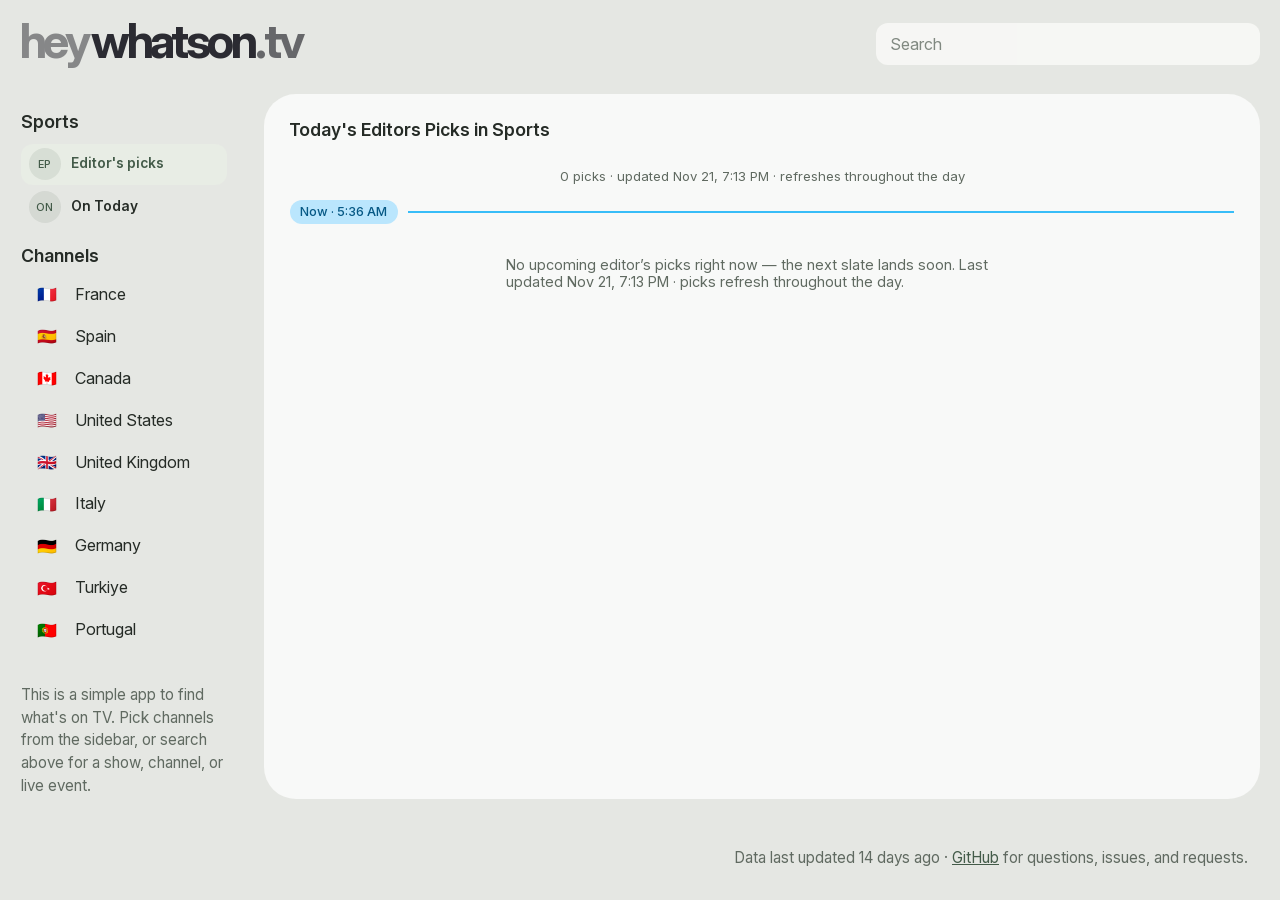
==== commit 70144f63: "contain the picks grid: fixed-height lanes, hard width cap, list never scrolls sideways" ====
--- a/web/index.html
+++ b/web/index.html
@@ -8,7 +8,7 @@
       content="A static app for seeing what's on TV right now and in the next few hours. Stores data in your browser session, gets updated every 6 hours. Easy, quick, no authentication needed. Can be easily run locally. ">
     <link rel="preload" href="fonts/InterVariable.woff2" as="font" type="font/woff2" crossorigin />
     <link id="theme-link" rel="stylesheet" href="quiet-guide-theme.css?v=quiet-guide-default-v1" />
-    <link rel="stylesheet" href="styles.css?v=editor-picks-grid-v3" />
+    <link rel="stylesheet" href="styles.css?v=editor-picks-grid-v5" />
   </head>
   <body data-mobile-view="guide">
     <header class="app-header">
--- a/web/styles.css
+++ b/web/styles.css
@@ -1417,6 +1417,13 @@
   background: var(--surface-strong);
   padding: 0.7rem 0.8rem;
   margin-bottom: 0.6rem;
+  max-width: 100%;
+  overflow: hidden;
+}
+
+.editor-picks {
+  overflow-x: hidden;
+  overflow-x: clip;
 }
 
 .editor-pick-grid-head {
@@ -1438,7 +1445,12 @@
   font-variant-numeric: tabular-nums;
 }
 
-.editor-pick-grid-scroll { overflow-x: auto; }
+.editor-pick-grid-scroll { overflow-x: auto; min-width: 0; }
+
+.editor-pick-grid-lanes {
+  max-height: 17rem;
+  overflow-y: auto;
+}
 
 .editor-pick-grid-inner { position: relative; min-width: 620px; }
 
@@ -1731,6 +1743,7 @@
 .editor-pick-watch strong { color: var(--text); }
 
 @media (max-width: 860px) {
+  .editor-pick-grid-lanes { max-height: 22rem; }
   .editor-pick-grid-inner { min-width: 720px; }
   .editor-pick-grid-lane { min-height: 5.5rem; }
   .editor-pick-grid-block { min-width: 0; }
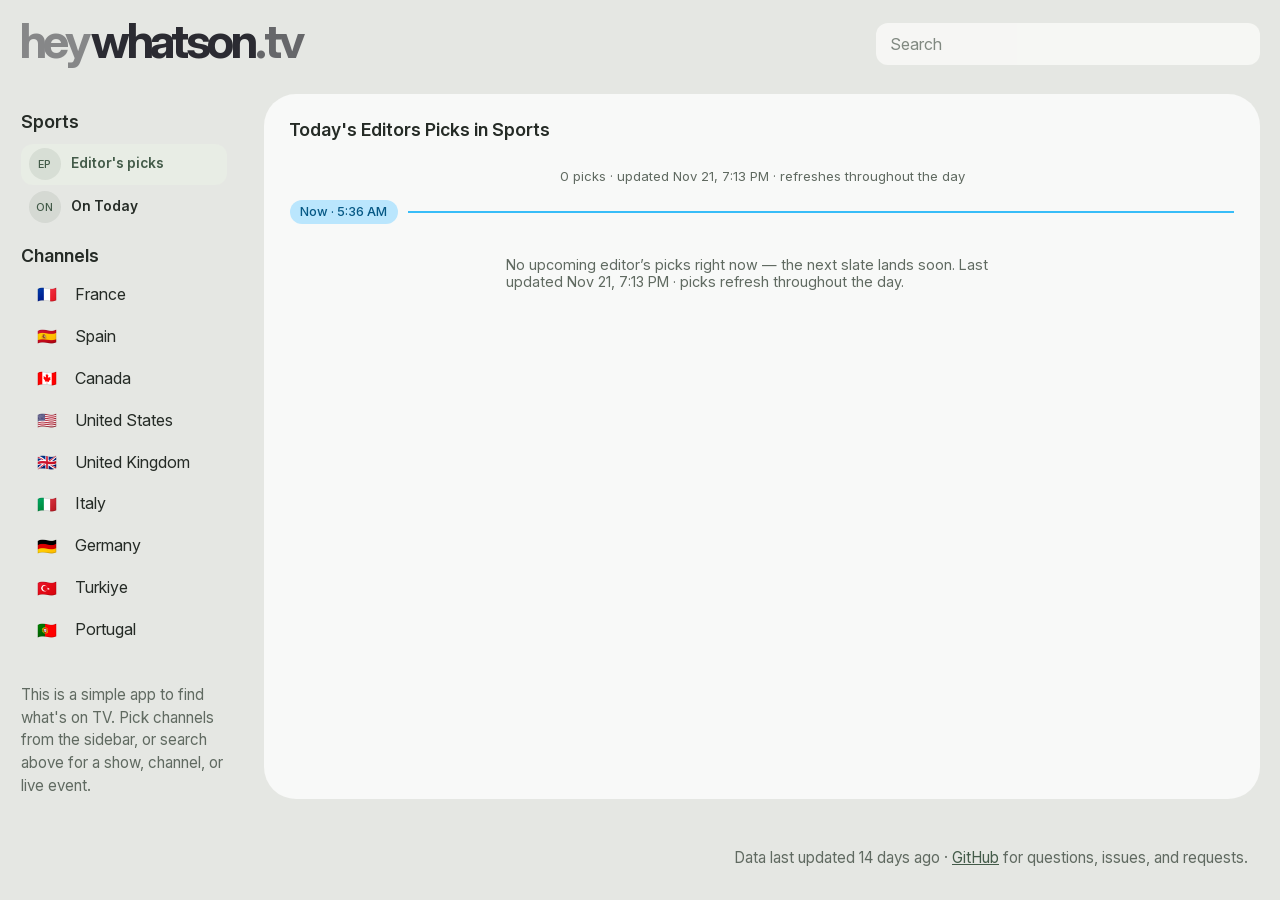
==== commit 5de83532: "bust styles.css cache (v6) for league rows + grid card restyle" ====
--- a/web/index.html
+++ b/web/index.html
@@ -8,7 +8,7 @@
       content="A static app for seeing what's on TV right now and in the next few hours. Stores data in your browser session, gets updated every 6 hours. Easy, quick, no authentication needed. Can be easily run locally. ">
     <link rel="preload" href="fonts/InterVariable.woff2" as="font" type="font/woff2" crossorigin />
     <link id="theme-link" rel="stylesheet" href="quiet-guide-theme.css?v=quiet-guide-default-v1" />
-    <link rel="stylesheet" href="styles.css?v=editor-picks-grid-v5" />
+    <link rel="stylesheet" href="styles.css?v=editor-picks-grid-v6" />
   </head>
   <body data-mobile-view="guide">
     <header class="app-header">
--- a/web/styles.css
+++ b/web/styles.css
@@ -1491,15 +1491,18 @@
   bottom: 0.3rem;
   min-width: 3.5rem;
   display: grid;
+  grid-template-rows: auto 1fr auto;
   align-content: start;
-  gap: 0.1rem;
+  gap: 0.15rem;
   text-align: left;
   font: inherit;
   color: var(--text);
-  background: var(--surface);
+  background: var(--surface-strong);
+  background: color-mix(in srgb, var(--surface-strong) 50%, transparent);
   border: 1px solid var(--border);
   border-left: 4px solid var(--accent);
-  padding: 0.35rem 0.6rem 0.35rem 0.75rem;
+  border-radius: 0;
+  padding: 0.4rem 0.6rem;
   overflow: hidden;
   cursor: pointer;
 }
@@ -1508,7 +1511,7 @@
 .editor-pick-grid-block:hover,
 .editor-pick-grid-block:hover .editor-pick-grid-block-title { text-decoration: none; }
 
-.editor-pick-grid-block.live { background: #fffdf6; border-color: #e5cfa8; }
+.editor-pick-grid-block.live { border-color: #e5cfa8; }
 
 .editor-pick-grid-block.league-pl { border-left-color: #126e5a; }
 .editor-pick-grid-block.league-laliga { border-left-color: #b26a00; }
@@ -1529,11 +1532,15 @@
 .editor-pick-grid-block.live { border-left-color: var(--live); }
 
 .editor-pick-grid-block-league {
+  display: block;
+  min-height: 1rem;
   font-size: 0.66rem;
   font-weight: 700;
   letter-spacing: 0.05em;
   text-transform: uppercase;
   white-space: nowrap;
+  overflow: hidden;
+  text-overflow: ellipsis;
 }
 
 .editor-pick-grid-block-title {
@@ -1548,9 +1555,12 @@
 }
 
 .editor-pick-grid-block-meta {
+  display: block;
   font-size: 0.7rem;
   color: var(--muted);
   white-space: nowrap;
+  overflow: hidden;
+  text-overflow: ellipsis;
   font-variant-numeric: tabular-nums;
 }
 
@@ -1650,6 +1660,8 @@
   overflow: hidden;
   margin-bottom: 0.6rem;
 }
+
+.editor-pick-league-row { margin-bottom: 0.45rem; }
 
 .editor-pick-day-head {
   padding: 0.6rem 0.9rem;
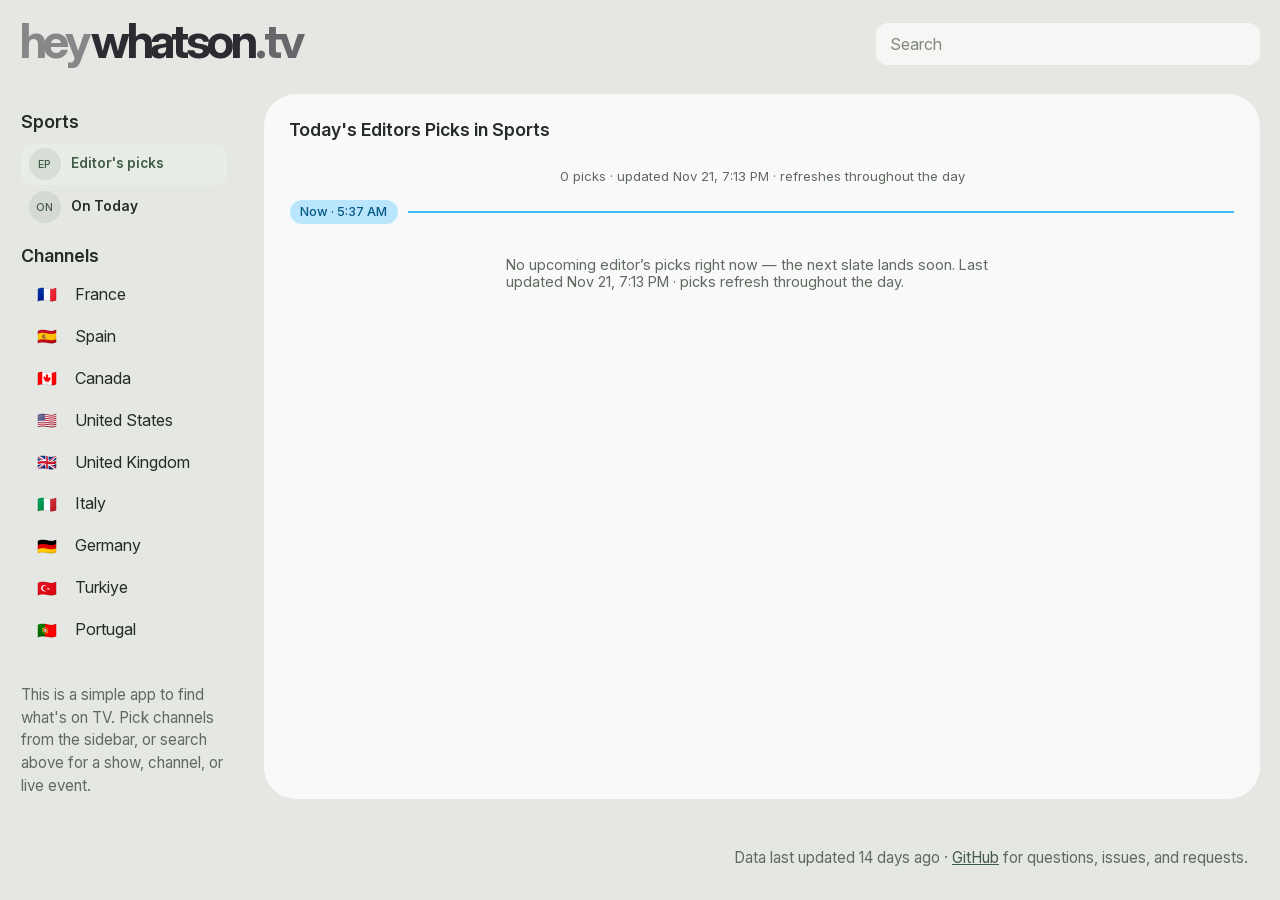
==== commit bc649844: "taller grid lanes on desktop, two-column fixture list, v8 assets" ====
--- a/web/index.html
+++ b/web/index.html
@@ -8,7 +8,7 @@
       content="A static app for seeing what's on TV right now and in the next few hours. Stores data in your browser session, gets updated every 6 hours. Easy, quick, no authentication needed. Can be easily run locally. ">
     <link rel="preload" href="fonts/InterVariable.woff2" as="font" type="font/woff2" crossorigin />
     <link id="theme-link" rel="stylesheet" href="quiet-guide-theme.css?v=quiet-guide-default-v1" />
-    <link rel="stylesheet" href="styles.css?v=editor-picks-grid-v6" />
+    <link rel="stylesheet" href="styles.css?v=editor-picks-grid-v8" />
   </head>
   <body data-mobile-view="guide">
     <header class="app-header">
--- a/web/styles.css
+++ b/web/styles.css
@@ -1469,7 +1469,7 @@
 
 .editor-pick-grid-lane {
   position: relative;
-  min-height: 4.2rem;
+  min-height: 5.25rem;
   border-top: 1px dashed var(--border);
 }
 
@@ -1485,11 +1485,11 @@
   pointer-events: none;
 }
 
-.editor-pick-grid-block {
+#editor-picks .editor-pick-grid-block {
   position: absolute;
   top: 0.3rem;
   bottom: 0.3rem;
-  min-width: 3.5rem;
+  min-width: 7rem;
   display: grid;
   grid-template-rows: auto 1fr auto;
   align-content: start;
@@ -1497,21 +1497,20 @@
   text-align: left;
   font: inherit;
   color: var(--text);
-  background: var(--surface-strong);
-  background: color-mix(in srgb, var(--surface-strong) 50%, transparent);
-  border: 1px solid var(--border);
-  border-left: 4px solid var(--accent);
-  border-radius: 0;
+  background: var(--surface-strong, #fffdf4);
+  border: 1px solid var(--border, #e3d9c8) !important;
+  border-left: 4px solid var(--accent) !important;
+  border-radius: 0 !important;
   padding: 0.4rem 0.6rem;
   overflow: hidden;
   cursor: pointer;
 }
 
-.editor-pick-grid-block:hover { box-shadow: 0 2px 8px rgb(44 36 24 / 10%); z-index: 3; }
-.editor-pick-grid-block:hover,
-.editor-pick-grid-block:hover .editor-pick-grid-block-title { text-decoration: none; }
-
-.editor-pick-grid-block.live { border-color: #e5cfa8; }
+#editor-picks .editor-pick-grid-block:hover { box-shadow: 0 2px 8px rgb(44 36 24 / 10%); z-index: 3; }
+#editor-picks .editor-pick-grid-block:hover,
+#editor-picks .editor-pick-grid-block:hover #editor-picks .editor-pick-grid-block-title { text-decoration: none; }
+
+#editor-picks .editor-pick-grid-block.live { border-color: #e5cfa8; }
 
 .editor-pick-grid-block.league-pl { border-left-color: #126e5a; }
 .editor-pick-grid-block.league-laliga { border-left-color: #b26a00; }
@@ -1529,9 +1528,9 @@
 .editor-pick-grid-block.league-mls { border-left-color: #0b5cab; }
 .editor-pick-grid-block.league-ufc { border-left-color: #8c1d1d; }
 
-.editor-pick-grid-block.live { border-left-color: var(--live); }
-
-.editor-pick-grid-block-league {
+#editor-picks .editor-pick-grid-block.live { border-left-color: var(--live); }
+
+#editor-picks .editor-pick-grid-block-league {
   display: block;
   min-height: 1rem;
   font-size: 0.66rem;
@@ -1543,18 +1542,18 @@
   text-overflow: ellipsis;
 }
 
-.editor-pick-grid-block-title {
+#editor-picks .editor-pick-grid-block-title {
   display: block;
   padding: 5px;
   font-size: 0.82rem;
   font-weight: 650;
-  line-height: 1.25;
-  white-space: nowrap;
-  overflow: hidden;
-  text-overflow: ellipsis;
-}
-
-.editor-pick-grid-block-meta {
+  line-height: 1.3;
+  white-space: normal;
+  overflow: hidden;
+  max-height: 2.6em;
+}
+
+#editor-picks .editor-pick-grid-block-meta {
   display: block;
   font-size: 0.7rem;
   color: var(--muted);
@@ -1604,12 +1603,12 @@
   letter-spacing: 0.05em;
 }
 
-.editor-pick-grid-chip {
+#editor-picks .editor-pick-grid-chip {
   font: inherit;
   font-size: 0.72rem;
   padding: 0.2rem 0.6rem;
-  border-radius: 999px;
-  border: 1px solid var(--border);
+  border-radius: 999px !important;
+  border: 1px solid var(--border, #e3d9c8) !important;
   background: var(--surface);
   color: var(--text);
   cursor: pointer;
@@ -1645,8 +1644,8 @@
   font: inherit;
   font-size: 0.78rem;
   padding: 0.2rem 0.6rem;
-  border-radius: 999px;
-  border: 1px solid var(--border);
+  border-radius: 999px !important;
+  border: 1px solid var(--border, #e3d9c8) !important;
   background: var(--surface);
   color: var(--text);
   cursor: pointer;
@@ -1734,12 +1733,12 @@
   white-space: nowrap;
 }
 
-.editor-pick-watch {
+#editor-picks .editor-pick-watch {
   margin-top: 0.65rem;
   width: 100%;
   min-width: 0;
-  border: 1px solid var(--border);
-  border-radius: 999px;
+  border: 1px solid var(--border, #e3d9c8) !important;
+  border-radius: 999px !important;
   background: var(--surface);
   padding: 0.5rem 1rem;
   font: inherit;
@@ -1758,15 +1757,8 @@
   .editor-pick-grid-lanes { max-height: 22rem; }
   .editor-pick-grid-inner { min-width: 720px; }
   .editor-pick-grid-lane { min-height: 5.5rem; }
-  .editor-pick-grid-block { min-width: 0; }
   .editor-pick-grid-tick:nth-of-type(even) { display: none; }
-  .editor-pick-grid-block-title {
-    white-space: normal;
-    display: block;
-    max-height: 2.5em;
-    line-height: 1.25;
-  }
-  .editor-pick-grid-block-meta { font-size: 0.68rem; }
+  #editor-picks .editor-pick-grid-block-meta { font-size: 0.68rem; }
 }
 
 .editor-pick-crest { position: relative; overflow: hidden; }
@@ -1777,3 +1769,28 @@
   height: 100%;
   object-fit: cover;
 }
+
+@media (min-width: 861px) {
+  .editor-pick-day-group {
+    display: grid;
+    grid-template-columns: repeat(2, minmax(0, 1fr));
+    gap: 0.6rem;
+    padding: 0.8rem;
+    background: transparent;
+    border: 0;
+  }
+  .editor-pick-day-head {
+    grid-column: 1 / -1;
+    background: transparent;
+    border: 0;
+    padding: 0 0.1rem 0.2rem;
+  }
+  .editor-pick-day-group .editor-pick-result {
+    border: 1px solid var(--border);
+    background: var(--surface-strong);
+    padding: 0.7rem 0.9rem;
+  }
+  .editor-pick-day-group .editor-pick-result + .editor-pick-result {
+    border-top: 1px solid var(--border);
+  }
+}
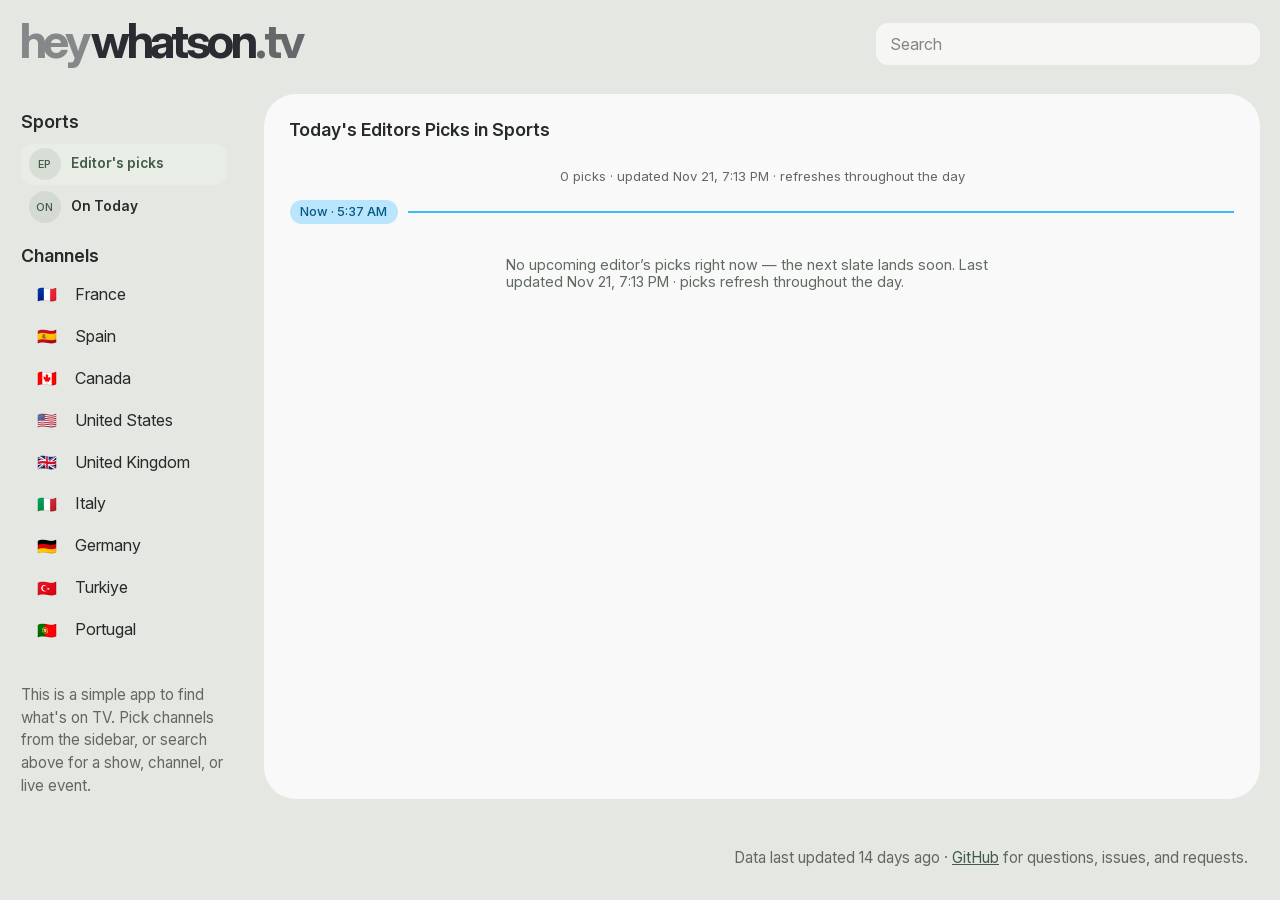
==== commit 5015b48d: "roomier grid blocks: 9rem min width, 3-line titles, aligned rows" ====
--- a/web/index.html
+++ b/web/index.html
@@ -8,7 +8,7 @@
       content="A static app for seeing what's on TV right now and in the next few hours. Stores data in your browser session, gets updated every 6 hours. Easy, quick, no authentication needed. Can be easily run locally. ">
     <link rel="preload" href="fonts/InterVariable.woff2" as="font" type="font/woff2" crossorigin />
     <link id="theme-link" rel="stylesheet" href="quiet-guide-theme.css?v=quiet-guide-default-v1" />
-    <link rel="stylesheet" href="styles.css?v=editor-picks-grid-v8" />
+    <link rel="stylesheet" href="styles.css?v=editor-picks-grid-v9" />
   </head>
   <body data-mobile-view="guide">
     <header class="app-header">
--- a/web/styles.css
+++ b/web/styles.css
@@ -1469,7 +1469,7 @@
 
 .editor-pick-grid-lane {
   position: relative;
-  min-height: 5.25rem;
+  min-height: 6rem;
   border-top: 1px dashed var(--border);
 }
 
@@ -1489,11 +1489,11 @@
   position: absolute;
   top: 0.3rem;
   bottom: 0.3rem;
-  min-width: 7rem;
+  min-width: 9rem;
   display: grid;
-  grid-template-rows: auto 1fr auto;
-  align-content: start;
-  gap: 0.15rem;
+  grid-template-rows: auto minmax(0, 1fr) auto;
+  align-content: stretch;
+  gap: 0.2rem;
   text-align: left;
   font: inherit;
   color: var(--text);
@@ -1550,7 +1550,7 @@
   line-height: 1.3;
   white-space: normal;
   overflow: hidden;
-  max-height: 2.6em;
+  max-height: 3.9em;
 }
 
 #editor-picks .editor-pick-grid-block-meta {
@@ -1754,9 +1754,9 @@
 .editor-pick-watch strong { color: var(--text); }
 
 @media (max-width: 860px) {
-  .editor-pick-grid-lanes { max-height: 22rem; }
+  .editor-pick-grid-lanes { max-height: 24rem; }
+  .editor-pick-grid-lane { min-height: 6.5rem; }
   .editor-pick-grid-inner { min-width: 720px; }
-  .editor-pick-grid-lane { min-height: 5.5rem; }
   .editor-pick-grid-tick:nth-of-type(even) { display: none; }
   #editor-picks .editor-pick-grid-block-meta { font-size: 0.68rem; }
 }
